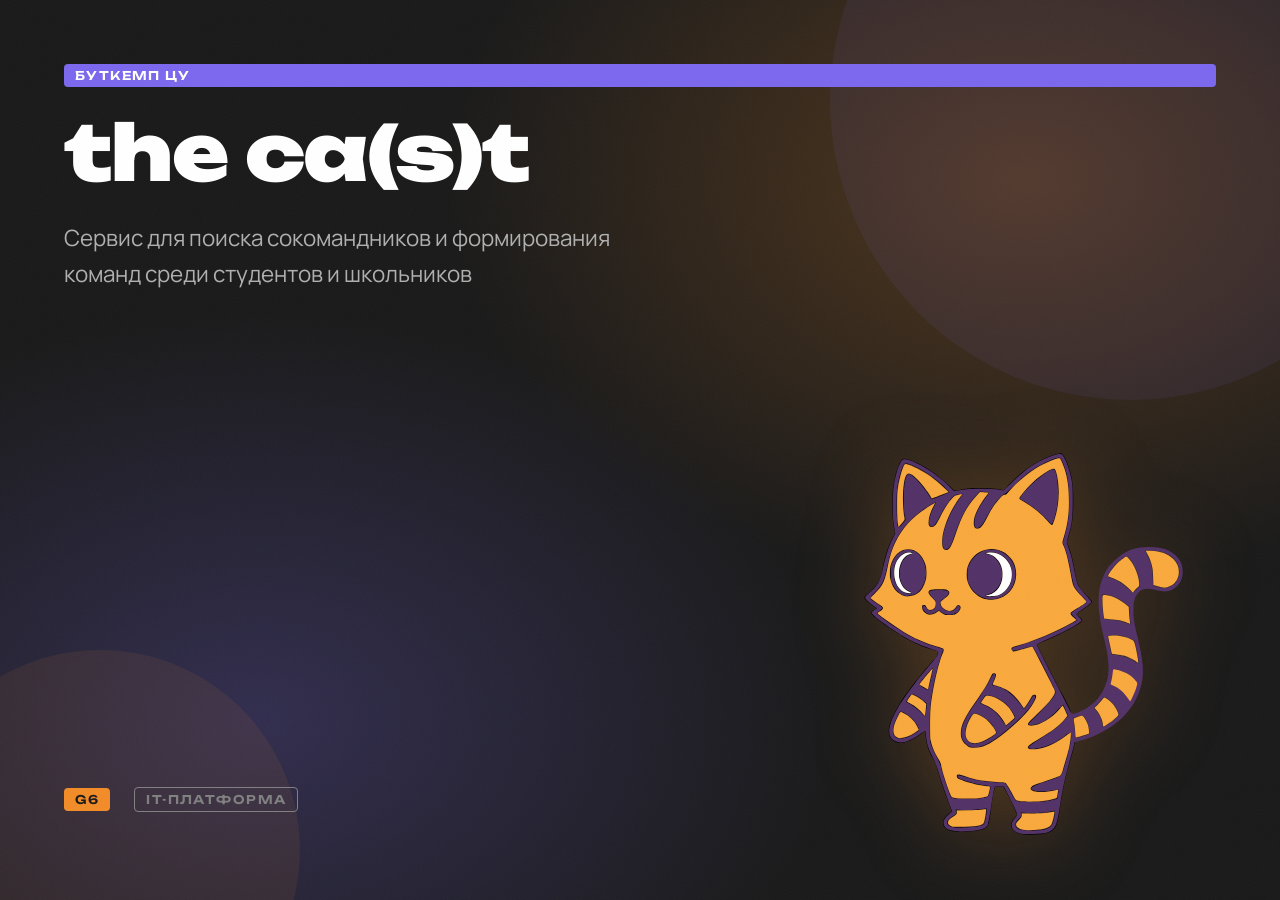
==== index.html @ 1814c84a "вывыфвы" ====
<!DOCTYPE html>
<html lang="ru">
<head>
  <meta charset="UTF-8">
  <meta name="viewport" content="width=device-width, initial-scale=1.0">
  <title>the ca(s)t — G6 | Буткемп ЦУ</title>
  <link rel="stylesheet" href="css/style.css">
  <link rel="stylesheet" href="css/print.css">
</head>
<body>

  <!-- Slide Counter -->
  <div class="slide-counter">
    <span class="current" id="currSlide">01</span>
    <span class="separator">/</span>
    <span class="total" id="totalSlide">16</span>
  </div>

  <!-- Noise texture overlay -->
  <div class="noise-overlay"></div>

  <!-- ======================== SLIDES ======================== -->
  <div class="presentation">

    <!-- ======== SLIDE 1 — Title ======== -->
    <section class="slide slide--gradient-mixed active">
      <div class="deco-circle deco-circle--purple" style="width:600px;height:600px;top:-200px;right:-150px;"></div>
      <div class="deco-circle deco-circle--orange" style="width:400px;height:400px;bottom:-150px;left:-100px;"></div>

      <img src="img/лого_даун_2.svg" alt="Маскот" class="mascot mascot--hero animate-scale">

      <span class="tag tag--purple animate-in">Буткемп ЦУ</span>
      <h1 class="animate-in">the ca(s)t</h1>
      <p class="animate-in text-large" style="max-width:40ch;">Сервис для поиска сокомандников и формирования команд среди студентов и школьников</p>

      <div style="margin-top:auto; display:flex; align-items:center; gap:1.5rem;" class="animate-in">
        <span class="tag tag--orange">G6</span>
        <span class="tag tag--outline">IT-ПЛАТФОРМА</span>
      </div>
    </section>

    <!-- ======== SLIDE 2 — Проблематика ======== -->
    <section class="slide slide--gradient-purple">
      <div class="accent-line accent-line--purple animate-in"></div>
      <h2 class="animate-in">Студенты хотят участвовать,<br>но <span class="text-orange">не могут найти</span> команду</h2>

      <div class="grid-3" style="margin-top:2rem;">
        <div class="card card--orange animate-in">
          <h3 style="font-size:2.5rem; color:var(--orange);">78%</h3>
          <p>студентов хотят участвовать в хакатонах и олимпиадах</p>
        </div>
        <div class="card card--purple animate-in">
          <h3 style="font-size:2.5rem; color:var(--purple);">62%</h3>
          <p>не могут найти подходящих сокомандников с нужными навыками</p>
        </div>
        <div class="card animate-in">
          <h3 class="text-muted" style="font-size:1.2rem;">Вывод</h3>
          <p>Поиск команды отнимает время, нервы и возможности. Нет единого инструмента для мэтчинга по навыкам и интересам</p>
        </div>
      </div>
    </section>

    <!-- ======== SLIDE 3 — Целевая аудитория ======== -->
    <section class="slide slide--gradient-orange">
      <div class="accent-line accent-line--orange animate-in"></div>
      <h2 class="animate-in">Целевая<br>аудитория</h2>
      <p class="animate-in text-small text-muted">Студенты и школьники в IT-сфере</p>

      <div class="grid-2" style="margin-top:2rem;">
        <div>
          <ul class="animate-in">
            <li>Школьники (олимпиадники, будущие абитуриенты)</li>
            <li>Студенты (бакалавриат, все курсы)</li>
            <li>Магистранты</li>
          </ul>
        </div>
        <div>
          <ul class="list-purple animate-in">
            <li>Backend, Frontend, Mobile, ML, Дизайн</li>
            <li>Продукт-менеджеры, аналитики</li>
            <li>Любые IT-направления</li>
          </ul>
        </div>
      </div>

      <div style="margin-top:auto;">
        <span class="tag tag--orange animate-in">IT-ПЛАТФОРМА</span>
      </div>
    </section>

    <!-- ======== SLIDE 4 — Problems & Opportunities ======== -->
    <section class="slide slide--dark">
      <div class="grid-2" style="height:100%;">
        <!-- Problems -->
        <div class="animate-in">
          <span class="tag tag--orange">Problems</span>
          <h3 style="margin-top:1rem;">Барьеры</h3>
          <ul style="margin-top:1rem;">
            <li>Поиск сокомандников отнимает <span class="text-orange">время и нервы</span> — нет единой площадки</li>
            <li>Непонимание навыков и опыта потенциальных тиммейтов до начала работы</li>
            <li>Разрозненность информации: чаты, форумы, сарафанное радио — <span class="text-muted text-small">неэффективно</span></li>
          </ul>
        </div>
        <!-- Opportunities -->
        <div class="animate-in" style="padding-left:2rem; border-left:1px solid var(--bg-elevated);">
          <span class="tag tag--purple">Opportunities</span>
          <h3 style="margin-top:1rem;">Возможности</h3>
          <ul class="list-purple" style="margin-top:1rem;">
            <li>Умный мэтчинг по направлению, навыкам и статусу</li>
            <li>Профили с олимпиадным опытом и достижениями</li>
            <li>Интеграция с сообществом ЦУ для тестирования и развития</li>
          </ul>
        </div>
      </div>
    </section>

    <!-- ======== SLIDE 5 — Продукт: the ca(s)t ======== -->
    <section class="slide slide--gradient-mixed text-center">
      <div class="deco-circle deco-circle--purple" style="width:500px;height:500px;top:-100px;left:-200px;"></div>

      <div class="accent-line accent-line--mixed animate-in" style="margin-inline:auto;"></div>
      <h2 class="animate-in">the ca(s)t</h2>

      <div class="card animate-in" style="max-width:650px; margin:2rem auto 0; text-align:left;">
        <p style="color:var(--text-primary); font-size:clamp(1rem, 1.6vw, 1.25rem); line-height:1.7;">
          Телеграм-бот и сервис для <span class="text-orange">поиска сокомандников</span>,
          формирования команд и объединения пользователей по образовательному
          и профессиональному треку с учётом <span class="text-purple">направления, навыков и статуса</span>.
          В перспективе — поиск мероприятий и стажировок.
        </p>
      </div>
    </section>

    <!-- ======== SLIDE 6 — Функционал ======== -->
    <section class="slide slide--dark">
      <div class="accent-line accent-line--orange animate-in"></div>
      <h2 class="animate-in">Ключевой функционал</h2>

      <div class="grid-2" style="margin-top:2rem; align-items:start;">
        <div class="animate-in">
          <h3>Регистрация и профиль</h3>
          <div style="display:flex; flex-direction:column; gap:0.8rem; margin-top:1.5rem;">
            <div class="card" style="padding:0.8rem 1.2rem; border-left:3px solid var(--orange);">
              <span style="font-weight:600; color:var(--orange);">Направление</span> — <span class="text-muted">иерархическое дерево: IT, Спорт, Искусство...</span>
            </div>
            <div class="card" style="padding:0.8rem 1.2rem; border-left:3px solid var(--purple);">
              <span style="font-weight:600; color:var(--purple);">Статус</span> — <span class="text-muted">Школьник / Студент / Магистрант / Не учусь</span>
            </div>
            <div class="card" style="padding:0.8rem 1.2rem; border-left:3px solid var(--text-muted);">
              <span style="font-weight:600;">Олимпиады</span> — <span class="text-muted">Достижения, ссылки, дипломы</span>
            </div>
          </div>
        </div>

        <div class="animate-in" style="padding-left:2rem;">
          <h3>Поиск и мэтчинг</h3>
          <div style="display:flex; flex-direction:column; gap:0.8rem; margin-top:1.5rem;">
            <div class="card" style="padding:0.8rem 1.2rem; border-left:3px solid var(--orange);">
              <span style="font-weight:600; color:var(--orange);">Фильтры</span> — <span class="text-muted">По направлению, специальности, статусу</span>
            </div>
            <div class="card" style="padding:0.8rem 1.2rem; border-left:3px solid var(--purple);">
              <span style="font-weight:600; color:var(--purple);">Режим профиля</span> — <span class="text-muted">Ищу команду / Ищу людей</span>
            </div>
            <div class="card" style="padding:0.8rem 1.2rem; border-left:3px solid var(--text-muted);">
              <span style="font-weight:600;">Апдейт</span> — <span class="text-muted">Редактирование всех полей профиля</span>
            </div>
          </div>
        </div>
      </div>
    </section>

    <!-- ======== SLIDE 7 — CJM до ======== -->
    <section class="slide slide--dark" style="padding:1.5rem 2rem;">
      <h2 class="animate-in" style="font-size:clamp(1.2rem, 2.2vw, 1.8rem); margin-bottom:0.8rem;">CJM студента <span class="text-muted">до</span> the ca(s)t</h2>

      <div class="cjm-grid animate-in">
        <!-- Row 1: Этапы -->
        <div class="cjm-grid__label-wrap cjm-grid__label-wrap--top"><div class="cjm-grid__label">Этапы</div></div>
        <div class="cjm-grid__cell cjm-grid__cell--top">Поиск площадки</div>
        <div class="cjm-grid__cell cjm-grid__cell--top">Попытка заявить о себе</div>
        <div class="cjm-grid__cell cjm-grid__cell--top">Ожидание и фильтрация</div>
        <div class="cjm-grid__cell cjm-grid__cell--top">Проверка и «притирка»</div>
        <div class="cjm-grid__cell cjm-grid__cell--top">Результат (Ивент)</div>

        <!-- Row 2: Действия -->
        <div class="cjm-grid__label-wrap"><div class="cjm-grid__label">Действия</div></div>
        <div class="cjm-grid__cell">Вступает в 10+ чатов в Telegram</div>
        <div class="cjm-grid__cell">Пишет «ищу команду», повторяет раз в 3 часа</div>
        <div class="cjm-grid__cell">Скроллит сотни сообщений, отвечает в ЛС</div>
        <div class="cjm-grid__cell">Выясняет опыт через ЛС, договаривается о созвоне</div>
        <div class="cjm-grid__cell">Команда собрана в спешке за ночь до дедлайна</div>

        <!-- Row 3: Точки контакта -->
        <div class="cjm-grid__label-wrap"><div class="cjm-grid__label">Точки контакта</div></div>
        <div class="cjm-grid__cell">Telegram, VK, Discord</div>
        <div class="cjm-grid__cell">Клавиатура смартфона, чат-листы</div>
        <div class="cjm-grid__cell">Личные сообщения, уведомления</div>
        <div class="cjm-grid__cell">Созвоны, Telegram-профили</div>
        <div class="cjm-grid__cell">Google Таблица регистрации</div>

        <!-- Row 4: Боли -->
        <div class="cjm-grid__label-wrap"><div class="cjm-grid__label cjm-grid__label--orange">Боли</div></div>
        <div class="cjm-grid__cell">Инфошум: сообщения улетают за секунды</div>
        <div class="cjm-grid__cell">Невидимость: теряется среди 50 таких же</div>
        <div class="cjm-grid__cell">Кот в мешке: люди без портфолио и мотивации</div>
        <div class="cjm-grid__cell">Допрос в ЛС: часы на одинаковые вопросы</div>
        <div class="cjm-grid__cell">Распад: участник сливается, замены нет</div>

        <!-- Row 5: Эмоции -->
        <div class="cjm-grid__label-wrap cjm-grid__label-wrap--no-bottom"><div class="cjm-grid__label">Эмоции</div></div>
        <div class="cjm-grid__cell cjm-grid__cell--no-bottom">Растерянность</div>
        <div class="cjm-grid__cell cjm-grid__cell--no-bottom">Усталость</div>
        <div class="cjm-grid__cell cjm-grid__cell--no-bottom">Скепсис</div>
        <div class="cjm-grid__cell cjm-grid__cell--no-bottom">Разочарование</div>
        <div class="cjm-grid__cell cjm-grid__cell--no-bottom">Неудовлетворённость</div>
      </div>
    </section>

    <!-- ======== SLIDE 8 — CJM после ======== -->
    <section class="slide slide--dark" style="padding:1.5rem 2rem;">
      <h2 class="animate-in" style="font-size:clamp(1.2rem, 2.2vw, 1.8rem); margin-bottom:0.8rem;">CJM студента <span class="text-orange">после</span> the ca(s)t</h2>

      <div class="cjm-grid animate-in">
        <!-- Row 1: Этапы -->
        <div class="cjm-grid__label-wrap cjm-grid__label-wrap--top"><div class="cjm-grid__label">Этапы</div></div>
        <div class="cjm-grid__cell cjm-grid__cell--top">Осознание</div>
        <div class="cjm-grid__cell cjm-grid__cell--top">Поиск решения</div>
        <div class="cjm-grid__cell cjm-grid__cell--top">Регистрация и подбор</div>
        <div class="cjm-grid__cell cjm-grid__cell--top">Мэтч и общение</div>
        <div class="cjm-grid__cell cjm-grid__cell--top">Командная работа</div>

        <!-- Row 2: Действия -->
        <div class="cjm-grid__label-wrap"><div class="cjm-grid__label">Действия</div></div>
        <div class="cjm-grid__cell">Видит анонс хакатона, друзья заняты</div>
        <div class="cjm-grid__cell">Видит the ca(s)t, переходит</div>
        <div class="cjm-grid__cell">Заполняет профиль, теги навыков + мотивация</div>
        <div class="cjm-grid__cell">Листает карточки, получает мэтч</div>
        <div class="cjm-grid__cell">Создают чат, распределяют задачи</div>

        <!-- Row 3: Точки контакта -->
        <div class="cjm-grid__label-wrap"><div class="cjm-grid__label">Точки контакта</div></div>
        <div class="cjm-grid__cell">Соцсети, вузовские рассылки</div>
        <div class="cjm-grid__cell">Лендинг: «Собери команду за 5 минут»</div>
        <div class="cjm-grid__cell">the ca(s)t (Web/Bot)</div>
        <div class="cjm-grid__cell">the ca(s)t (чат/мэтчи), Telegram</div>
        <div class="cjm-grid__cell">Notion, Figma, Discord, Zoom</div>

        <!-- Row 4: Боли -->
        <div class="cjm-grid__label-wrap"><div class="cjm-grid__label cjm-grid__label--orange">Боли</div></div>
        <div class="cjm-grid__cell">Страх пропустить крутой ивент</div>
        <div class="cjm-grid__cell">--</div>
        <div class="cjm-grid__cell">Лень заполнять длинную анкету</div>
        <div class="cjm-grid__cell">Неловкость первого сообщения</div>
        <div class="cjm-grid__cell">Возможны конфликты по темпу</div>

        <!-- Row 5: Эмоции -->
        <div class="cjm-grid__label-wrap"><div class="cjm-grid__label">Эмоции</div></div>
        <div class="cjm-grid__cell">Тревога / Интерес</div>
        <div class="cjm-grid__cell">Надежда</div>
        <div class="cjm-grid__cell">Любопытство</div>
        <div class="cjm-grid__cell">Радость / Азарт</div>
        <div class="cjm-grid__cell">Уверенность / Драйв</div>

        <!-- Row 6: Решение -->
        <div class="cjm-grid__label-wrap cjm-grid__label-wrap--no-bottom"><div class="cjm-grid__label" style="background:var(--orange); color:var(--bg-primary);">Решение</div></div>
        <div class="cjm-grid__cell cjm-grid__cell--no-bottom">Интеграция с анонсами ивентов</div>
        <div class="cjm-grid__cell cjm-grid__cell--no-bottom">Понятный лендинг с CTA</div>
        <div class="cjm-grid__cell cjm-grid__cell--no-bottom">Смарт-анкета (теги + мотивация)</div>
        <div class="cjm-grid__cell cjm-grid__cell--no-bottom">Алгоритм мэтчинга, ice-break шаблоны</div>
        <div class="cjm-grid__cell cjm-grid__cell--no-bottom">Отзывы и карма за участие</div>
      </div>
    </section>

    <!-- ======== SLIDE 9 — Job Stories ======== -->
    <section class="slide slide--gradient-orange">
      <div class="accent-line accent-line--orange animate-in"></div>
      <h2 class="animate-in">Job Stories</h2>
      <p class="animate-in text-muted">Когда я... я хочу... чтобы...</p>

      <div style="margin-top:2rem; display:flex; flex-direction:column; gap:1.2rem;">
        <div class="card card--orange animate-in" style="padding:1.2rem 1.5rem;">
          <p style="color:var(--text-primary); line-height:1.7;">
            <span class="text-orange" style="font-weight:600;">Когда я</span> узнаю о хакатоне и хочу участвовать,
            <span class="text-orange" style="font-weight:600;">я хочу</span> быстро найти сокомандников с нужными навыками,
            <span class="text-orange" style="font-weight:600;">чтобы</span> собрать сильную команду и не тратить дни на поиск.
          </p>
        </div>
        <div class="card card--purple animate-in" style="padding:1.2rem 1.5rem;">
          <p style="color:var(--text-primary); line-height:1.7;">
            <span class="text-purple" style="font-weight:600;">Когда я</span> ищу людей для проекта,
            <span class="text-purple" style="font-weight:600;">я хочу</span> видеть их опыт, направление и олимпиадные достижения,
            <span class="text-purple" style="font-weight:600;">чтобы</span> принять осознанное решение.
          </p>
        </div>
        <div class="card animate-in" style="padding:1.2rem 1.5rem; border-left:3px solid var(--orange-light);">
          <p style="color:var(--text-primary); line-height:1.7;">
            <span style="font-weight:600;">Когда я</span> только начинаю в IT,
            <span style="font-weight:600;">я хочу</span> найти команду, которая примет новичка,
            <span style="font-weight:600;">чтобы</span> получить реальный опыт командной работы.
          </p>
        </div>
      </div>
    </section>

    <!-- ======== SLIDE 10 — Цикл продукта ======== -->
    <section class="slide slide--gradient-purple text-center">
      <div class="accent-line accent-line--purple animate-in" style="margin-inline:auto;"></div>
      <h2 class="animate-in">Продукт — основа работы</h2>

      <div class="animate-in" style="margin-top:3rem; display:flex; justify-content:center; align-items:center; gap:1rem; flex-wrap:wrap;">
        <div class="card" style="padding:1.5rem 2rem; text-align:center; min-width:180px;">
          <h3 style="font-size:1.1rem;">Новые пользователи</h3>
        </div>
        <div style="font-size:2rem; color:var(--orange);">→</div>
        <div class="card card--orange" style="padding:1.5rem 2rem; text-align:center; min-width:180px; position:relative;">
          <div style="font-size:1.8rem; margin-bottom:0.3rem;">👑</div>
          <h3 style="font-size:1.1rem; color:var(--orange);">Довольные клиенты</h3>
        </div>
        <div style="font-size:2rem; color:var(--purple);">→</div>
        <div class="card card--purple" style="padding:1.5rem 2rem; text-align:center; min-width:180px;">
          <h3 style="font-size:1.1rem; color:var(--purple);">Довольная команда</h3>
        </div>
        <div style="font-size:2rem; color:var(--orange);">→</div>
        <div class="card" style="padding:1.5rem 2rem; text-align:center; min-width:180px;">
          <h3 style="font-size:1.1rem;">Новые пользователи</h3>
        </div>
      </div>

      <p class="animate-in text-muted" style="margin-top:2rem; max-width:100%;">Крутой продукт + крутой маркетинг = рост</p>
    </section>

    <!-- ======== SLIDE 11 — Интеграция с ЦУ ======== -->
    <section class="slide slide--dark">
      <div class="accent-line accent-line--mixed animate-in"></div>
      <h2 class="animate-in">Опора на ЦУ</h2>
      <p class="animate-in text-muted">Почему нам нужен Центральный Университет</p>

      <div class="grid-2" style="margin-top:2rem; align-items:start;">
        <div class="animate-in" style="display:flex; flex-direction:column; gap:1.2rem;">
          <div class="card card--orange">
            <h3>Сообщество студентов</h3>
            <p style="margin-top:0.5rem;">Доступ к сообществу ЦУ для тестирования продукта и привлечения первых пользователей</p>
          </div>
          <div class="card card--purple">
            <h3>Экспертиза и менторство</h3>
            <p style="margin-top:0.5rem;">Доступ к экспертизе команды университета для развития продукта</p>
          </div>
        </div>
        <div class="animate-in" style="display:flex; flex-direction:column; gap:1.2rem;">
          <div class="card">
            <h3>Бренд и доверие</h3>
            <p style="margin-top:0.5rem;">Бренд ЦУ повышает доверие пользователей к платформе</p>
          </div>
          <div class="card" style="border-left:3px solid var(--orange-light);">
            <h3>Развитие вне буткемпа</h3>
            <p style="margin-top:0.5rem;">Потенциальная поддержка в развитии продукта совместно с сообществом ЦУ и тестирование в кампусе</p>
          </div>
        </div>
      </div>
    </section>

    <!-- ======== SLIDE 12 — Roadmap 1 ======== -->
    <section class="slide slide--gradient-orange">
      <div class="accent-line accent-line--mixed animate-in"></div>
      <h2 class="animate-in">Roadmap</h2>
      <p class="animate-in text-muted">От MVP к полноценной платформе</p>

      <div class="roadmap animate-in" style="margin-top:2.5rem;">
        <div class="roadmap-line"></div>
        <div class="grid-4">
          <div class="roadmap-item">
            <div class="roadmap-number" style="background:var(--orange);">01</div>
            <h3>Телеграм-бот MVP</h3>
            <p class="text-small text-muted">Регистрация, профиль, выбор направления и статуса</p>
          </div>
          <div class="roadmap-item">
            <div class="roadmap-number" style="background:var(--orange);">02</div>
            <h3>Поиск сокомандников</h3>
            <p class="text-small text-muted">Фильтры по направлению, навыкам, статусу. Режим «Ищу команду / Ищу людей»</p>
          </div>
          <div class="roadmap-item">
            <div class="roadmap-number" style="background:var(--purple);">03</div>
            <h3>Олимпиадный трекер</h3>
            <p class="text-small text-muted">Профили с достижениями, ссылками и дипломами</p>
          </div>
          <div class="roadmap-item">
            <div class="roadmap-number" style="background:var(--purple);">04</div>
            <h3>Веб-версия (API)</h3>
            <p class="text-small text-muted">Полноценный веб-интерфейс с расширенным функционалом поиска</p>
          </div>
        </div>
      </div>
    </section>

    <!-- ======== SLIDE 13 — Roadmap 2 ======== -->
    <section class="slide slide--gradient-purple">
      <div class="accent-line accent-line--purple animate-in"></div>
      <h2 class="animate-in">Roadmap 2</h2>
      <p class="animate-in text-muted">Масштабирование и новые фичи</p>

      <div class="roadmap animate-in" style="margin-top:2.5rem;">
        <div class="roadmap-line"></div>
        <div class="grid-4">
          <div class="roadmap-item">
            <div class="roadmap-number" style="background:var(--orange);">05</div>
            <h3>Поиск мероприятий</h3>
            <p class="text-small text-muted">Агрегация хакатонов, олимпиад и конкурсов с возможностью записи</p>
          </div>
          <div class="roadmap-item">
            <div class="roadmap-number" style="background:var(--orange);">06</div>
            <h3>Поиск стажировок</h3>
            <p class="text-small text-muted">Интеграция с площадками стажировок, фильтрация по направлению</p>
          </div>
          <div class="roadmap-item">
            <div class="roadmap-number" style="background:var(--purple);">07</div>
            <h3>RSS-агрегатор</h3>
            <p class="text-small text-muted">Парсинг нескольких RSS-фидов для IT-студентов — вся информация в одном месте</p>
          </div>
          <div class="roadmap-item">
            <div class="roadmap-number" style="background:var(--purple);">08</div>
            <h3>Масштабирование</h3>
            <p class="text-small text-muted">Расширение на другие университеты, партнёрства и интеграции</p>
          </div>
        </div>
      </div>
    </section>

    <!-- ======== SLIDE 14 — Демо: экраны бота ======== -->
    <section class="slide slide--gradient-mixed text-center">
      <div class="deco-circle deco-circle--purple" style="width:500px;height:500px;bottom:-200px;right:-100px;"></div>
      <div class="accent-line accent-line--mixed animate-in" style="margin-inline:auto;"></div>
      <h2 class="animate-in">Демо</h2>
      <p class="animate-in">Три экрана — весь путь пользователя</p>

      <div class="grid-3 animate-in" style="margin-top:2rem; justify-items:center;">
        <div class="card" style="text-align:center; padding:2rem 1.5rem;">
          <h3>Регистрация</h3>
          <p class="text-small text-muted" style="margin-top:0.5rem;">Имя, направление, статус, олимпиады — создание профиля за 2 минуты</p>
        </div>
        <div class="card" style="text-align:center; padding:2rem 1.5rem;">
          <h3>Поиск</h3>
          <p class="text-small text-muted" style="margin-top:0.5rem;">Фильтры по навыкам, направлению и статусу — находи нужных людей</p>
        </div>
        <div class="card" style="text-align:center; padding:2rem 1.5rem;">
          <h3>Команда</h3>
          <p class="text-small text-muted" style="margin-top:0.5rem;">Переключи режим, найди тиммейтов и формируй команду мечты</p>
        </div>
      </div>
    </section>

    <!-- ======== SLIDE 15 — Маскот и килл-фича ======== -->
    <section class="slide slide--gradient-purple">
      <div class="accent-line accent-line--purple animate-in"></div>
      <h2 class="animate-in">Маскот the ca(s)t</h2>
      <p class="animate-in">Наша килл-фича — живой персонаж платформы</p>

      <div class="grid-2" style="margin-top:2rem;">
        <div class="animate-in" style="display:flex; align-items:center; justify-content:center;">
          <img src="img/лого_даун_2.svg" alt="Маскот the ca(s)t" style="width:clamp(180px, 25vw, 320px); filter:drop-shadow(0 8px 40px var(--purple-glow));">
        </div>
        <div class="animate-in" style="display:flex; flex-direction:column; gap:1.2rem;">
          <div class="card card--purple">
            <h3>Уникальный маскот</h3>
            <p style="margin-top:0.5rem;">Узнаваемый персонаж, который сопровождает пользователя на всех этапах работы с сервисом</p>
          </div>
          <div class="card card--orange">
            <h3>Самостоятельный продукт</h3>
            <p style="margin-top:0.5rem;">Не продукт внутри ЦУ, а самостоятельный сервис с возможной интеграцией в экосистему университета</p>
          </div>
        </div>
      </div>
    </section>

    <!-- ======== SLIDE 16 — Инновации ======== -->
    <section class="slide slide--gradient-orange">
      <div class="accent-line accent-line--orange animate-in"></div>
      <h2 class="animate-in">Инновационность</h2>
      <p class="animate-in">Новаторский подход к решению проблем ЦА</p>

      <div style="margin-top:2rem; display:flex; flex-direction:column; gap:1.2rem;">
        <div class="card card--orange animate-in">
          <h3><span class="text-orange">Умный мэтчинг:</span></h3>
          <p>Алгоритм подбора сокомандников по направлению, навыкам, олимпиадному опыту и статусу — не случайная выборка, а осмысленный подбор</p>
        </div>
        <div class="card card--purple animate-in">
          <h3><span class="text-purple">Иерархическое дерево направлений:</span></h3>
          <p>Гибкая система категоризации: IT → Backend/Frontend/ML/Mobile, Спорт, Искусство + возможность добавить «Другое»</p>
        </div>
        <div class="card animate-in" style="border-left:3px solid var(--orange-light);">
          <h3>Единая точка входа:</h3>
          <p>Телеграм-бот + веб-платформа: поиск команды, мероприятий, стажировок и RSS-лента IT-новостей — всё в одном месте</p>
        </div>
      </div>
    </section>

  </div>
  <!-- ======================== /SLIDES ======================== -->

  <script src="js/main.js"></script>
</body>
</html>
---- css/style.css ----
/* ============================================
   PRESENTATION — Теория цвета и композиция
   Color Theory & Composition
   Центральный Университет
   ============================================ */

/* --- Fonts --- */
@import url('https://fonts.googleapis.com/css2?family=Unbounded:wght@400;600;800;900&family=Manrope:wght@300;400;500;600;700&display=swap');

/* --- CSS Variables --- */
:root {
  /* Core palette */
  --bg-primary: #1A1A1A;
  --bg-secondary: #2D2D2D;
  --bg-elevated: #363636;
  --text-primary: #FFFFFF;
  --text-secondary: #B0B0B0;
  --text-muted: #808080;

  /* Accent colors */
  --orange: #F28C28;
  --orange-light: #FF9F50;
  --orange-dark: #E07020;
  --orange-glow: rgba(242, 140, 40, 0.25);
  --purple: #7B68EE;
  --purple-light: #9370DB;
  --purple-dark: #6A5ACD;
  --purple-glow: rgba(123, 104, 238, 0.25);

  /* Metallic */
  --silver: #C0C0C0;
  --steel: #808080;

  /* Typography */
  --font-display: 'Unbounded', sans-serif;
  --font-body: 'Manrope', sans-serif;

  /* Slide dimensions (16:9) */
  --slide-width: 100vw;
  --slide-height: 100vh;

  /* Spacing */
  --pad: clamp(2rem, 5vw, 5rem);
  --gap: 1.5rem;

  /* Transitions */
  --ease-out-expo: cubic-bezier(0.16, 1, 0.3, 1);
  --transition-slide: 0.6s var(--ease-out-expo);
}

/* --- Reset & Base --- */
*, *::before, *::after {
  margin: 0;
  padding: 0;
  box-sizing: border-box;
}

html {
  font-size: 16px;
  scroll-behavior: smooth;
  -webkit-font-smoothing: antialiased;
  -moz-osx-font-smoothing: grayscale;
}

body {
  font-family: var(--font-body);
  background: var(--bg-primary);
  color: var(--text-primary);
  overflow: hidden;
  cursor: default;
  width: 100vw;
  height: 100vh;
}

::selection {
  background: var(--purple);
  color: var(--text-primary);
}

/* --- Presentation Container --- */
.presentation {
  position: relative;
  width: 100vw;
  height: 100vh;
  overflow: hidden;
}

/* --- Individual Slide --- */
.slide {
  position: absolute;
  inset: 0;
  width: 100%;
  height: 100%;
  display: flex;
  flex-direction: column;
  justify-content: center;
  padding: var(--pad);
  opacity: 0;
  visibility: hidden;
  transform: translateX(60px);
  transition:
    opacity var(--transition-slide),
    transform var(--transition-slide),
    visibility 0s 0.6s;
  z-index: 0;
}

.slide.active {
  opacity: 1;
  visibility: visible;
  transform: translateX(0);
  transition:
    opacity var(--transition-slide),
    transform var(--transition-slide),
    visibility 0s 0s;
  z-index: 1;
}

.slide.prev {
  opacity: 0;
  transform: translateX(-60px);
}

/* --- Slide Backgrounds --- */
.slide--dark {
  background: var(--bg-primary);
}

.slide--gradient-orange {
  background:
    radial-gradient(ellipse at 80% 20%, var(--orange-glow) 0%, transparent 50%),
    var(--bg-primary);
}

.slide--gradient-purple {
  background:
    radial-gradient(ellipse at 20% 80%, var(--purple-glow) 0%, transparent 50%),
    var(--bg-primary);
}

.slide--gradient-mixed {
  background:
    radial-gradient(ellipse at 80% 20%, var(--orange-glow) 0%, transparent 40%),
    radial-gradient(ellipse at 20% 80%, var(--purple-glow) 0%, transparent 40%),
    var(--bg-primary);
}

.slide--split {
  flex-direction: row;
  padding: 0;
}

/* --- Typography --- */
.slide h1 {
  font-family: var(--font-display);
  font-weight: 900;
  font-size: clamp(2.5rem, 6vw, 5rem);
  line-height: 1.1;
  letter-spacing: -0.02em;
  margin-bottom: var(--gap);
}

.slide h2 {
  font-family: var(--font-display);
  font-weight: 800;
  font-size: clamp(1.8rem, 4vw, 3.5rem);
  line-height: 1.15;
  letter-spacing: -0.015em;
  margin-bottom: var(--gap);
}

.slide h3 {
  font-family: var(--font-display);
  font-weight: 600;
  font-size: clamp(1.2rem, 2.5vw, 2rem);
  line-height: 1.25;
  margin-bottom: var(--gap);
}

.slide p {
  font-family: var(--font-body);
  font-weight: 400;
  font-size: clamp(1rem, 1.8vw, 1.4rem);
  line-height: 1.6;
  color: var(--text-secondary);
  max-width: 50ch;
}

.slide p + p {
  margin-top: 1rem;
}

/* --- Text Utilities --- */
.text-orange {
  color: var(--orange);
}

.text-purple {
  color: var(--purple);
}

.text-muted {
  color: var(--text-muted);
}

.text-large {
  font-size: clamp(1.2rem, 2.2vw, 1.8rem);
}

.text-small {
  font-size: clamp(0.8rem, 1.2vw, 1rem);
}

.text-center {
  text-align: center;
  align-items: center;
}

.font-display {
  font-family: var(--font-display);
}

/* --- Accent Elements --- */
.accent-line {
  width: 80px;
  height: 4px;
  border-radius: 2px;
  margin-bottom: var(--gap);
}

.accent-line--orange {
  background: linear-gradient(90deg, var(--orange), var(--orange-light));
}

.accent-line--purple {
  background: linear-gradient(90deg, var(--purple), var(--purple-light));
}

.accent-line--mixed {
  background: linear-gradient(90deg, var(--orange), var(--purple));
  width: 120px;
}

/* --- Tag / Badge --- */
.tag {
  display: inline-block;
  font-family: var(--font-display);
  font-size: 0.75rem;
  font-weight: 600;
  text-transform: uppercase;
  letter-spacing: 0.12em;
  padding: 0.35em 0.9em;
  border-radius: 4px;
  margin-bottom: var(--gap);
}

.tag--orange {
  background: var(--orange);
  color: var(--bg-primary);
}

.tag--purple {
  background: var(--purple);
  color: var(--text-primary);
}

.tag--outline {
  background: transparent;
  border: 1.5px solid var(--text-muted);
  color: var(--text-muted);
}

/* --- Lists --- */
.slide ul, .slide ol {
  list-style: none;
  display: flex;
  flex-direction: column;
  gap: 0.8rem;
  margin-top: 0.5rem;
}

.slide ul li,
.slide ol li {
  font-family: var(--font-body);
  font-size: clamp(1rem, 1.6vw, 1.3rem);
  line-height: 1.5;
  color: var(--text-secondary);
  padding-left: 1.8rem;
  position: relative;
}

.slide ul li::before {
  content: '';
  position: absolute;
  left: 0;
  top: 0.55em;
  width: 8px;
  height: 8px;
  border-radius: 2px;
  background: var(--orange);
  transform: rotate(45deg);
}

.slide ul.list-purple li::before {
  background: var(--purple);
}

.slide ol {
  counter-reset: slide-counter;
}

.slide ol li {
  counter-increment: slide-counter;
}

.slide ol li::before {
  content: counter(slide-counter, decimal-leading-zero);
  position: absolute;
  left: 0;
  font-family: var(--font-display);
  font-weight: 700;
  font-size: 0.85em;
  color: var(--orange);
}

/* --- Grid Layouts --- */
.grid-2 {
  display: grid;
  grid-template-columns: 1fr 1fr;
  gap: calc(var(--gap) * 2);
  align-items: start;
  width: 100%;
}

.grid-3 {
  display: grid;
  grid-template-columns: repeat(3, 1fr);
  gap: calc(var(--gap) * 1.5);
  width: 100%;
}

/* --- Cards --- */
.card {
  background: var(--bg-secondary);
  border-radius: 12px;
  padding: calc(var(--gap) * 1.2);
  border: 1px solid var(--bg-elevated);
  transition: border-color 0.3s ease, transform 0.3s ease;
}

.card:hover {
  border-color: var(--purple-dark);
  transform: translateY(-2px);
}

.card h3 {
  font-size: clamp(1rem, 1.8vw, 1.4rem);
  margin-bottom: 0.5rem;
}

.card p {
  font-size: clamp(0.85rem, 1.3vw, 1.1rem);
  color: var(--text-muted);
}

.card--orange {
  border-left: 3px solid var(--orange);
}

.card--purple {
  border-left: 3px solid var(--purple);
}

/* --- Figures & Images --- */
.slide-image {
  max-width: 100%;
  max-height: 60vh;
  object-fit: contain;
  border-radius: 8px;
}

.figure {
  display: flex;
  flex-direction: column;
  gap: 0.5rem;
}

.figure figcaption {
  font-size: 0.85rem;
  color: var(--text-muted);
  font-style: italic;
}

/* --- Split Layout --- */
.split-left,
.split-right {
  flex: 1;
  display: flex;
  flex-direction: column;
  justify-content: center;
  padding: var(--pad);
}

.split-right {
  background: var(--bg-secondary);
  align-items: center;
}

/* --- Blockquote --- */
.slide blockquote {
  font-family: var(--font-display);
  font-size: clamp(1rem, 2vw, 1.5rem);
  font-weight: 600;
  line-height: 1.35;
  padding-left: 1.5rem;
  border-left: 4px solid var(--orange);
  color: var(--text-primary);
  max-width: 28ch;
}

.slide blockquote footer {
  font-family: var(--font-body);
  font-size: 0.9rem;
  font-weight: 400;
  color: var(--text-muted);
  margin-top: 1rem;
}

/* --- Code Block --- */
.code-block {
  background: #0D0D0D;
  border: 1px solid var(--bg-elevated);
  border-radius: 8px;
  padding: 1.5rem;
  font-family: 'JetBrains Mono', 'Fira Code', monospace;
  font-size: 0.95rem;
  line-height: 1.7;
  overflow-x: auto;
  color: var(--text-secondary);
}

.code-block .kw { color: var(--purple-light); }
.code-block .fn { color: var(--orange); }
.code-block .str { color: #98C379; }
.code-block .cm { color: var(--text-muted); font-style: italic; }
.code-block .num { color: var(--orange-light); }

/* --- Decorative Elements --- */
.deco-circle {
  position: absolute;
  border-radius: 50%;
  pointer-events: none;
  opacity: 0.08;
}

.deco-circle--orange {
  background: var(--orange);
}

.deco-circle--purple {
  background: var(--purple);
}

.noise-overlay {
  position: fixed;
  inset: 0;
  pointer-events: none;
  z-index: 9998;
  opacity: 0.03;
  background-image: url("data:image/svg+xml,%3Csvg viewBox='0 0 256 256' xmlns='http://www.w3.org/2000/svg'%3E%3Cfilter id='n'%3E%3CfeTurbulence type='fractalNoise' baseFrequency='0.9' numOctaves='4' stitchTiles='stitch'/%3E%3C/filter%3E%3Crect width='100%25' height='100%25' filter='url(%23n)'/%3E%3C/svg%3E");
  background-size: 256px;
}

/* --- Progress Bar --- */
.progress-bar {
  position: fixed;
  top: 0;
  left: 0;
  height: 3px;
  background: linear-gradient(90deg, var(--orange), var(--purple));
  z-index: 100;
  transition: width 0.4s var(--ease-out-expo);
  border-radius: 0 2px 2px 0;
}

/* --- Slide Counter --- */
.slide-counter {
  position: fixed;
  bottom: 1.5rem;
  right: 2rem;
  font-family: var(--font-display);
  font-size: 0.8rem;
  font-weight: 600;
  color: var(--text-muted);
  z-index: 100;
  letter-spacing: 0.05em;
  user-select: none;
}

.slide-counter .current {
  color: var(--orange);
  font-size: 1rem;
}

.slide-counter .separator {
  margin: 0 0.25em;
  color: var(--bg-elevated);
}

/* --- Navigation Hints --- */
.nav-hint {
  position: fixed;
  bottom: 1.5rem;
  left: 2rem;
  display: flex;
  gap: 0.5rem;
  z-index: 100;
  opacity: 0.4;
  transition: opacity 0.3s ease;
}

.nav-hint:hover {
  opacity: 0.8;
}

.nav-hint kbd {
  display: inline-flex;
  align-items: center;
  justify-content: center;
  width: 28px;
  height: 28px;
  border-radius: 4px;
  border: 1px solid var(--bg-elevated);
  background: var(--bg-secondary);
  font-family: var(--font-body);
  font-size: 0.7rem;
  color: var(--text-muted);
}

/* --- Animations --- */
@keyframes fadeInUp {
  from {
    opacity: 0;
    transform: translateY(30px);
  }
  to {
    opacity: 1;
    transform: translateY(0);
  }
}

@keyframes fadeIn {
  from { opacity: 0; }
  to { opacity: 1; }
}

@keyframes scaleIn {
  from {
    opacity: 0;
    transform: scale(0.9);
  }
  to {
    opacity: 1;
    transform: scale(1);
  }
}

.slide.active .animate-in {
  animation: fadeInUp 0.7s var(--ease-out-expo) both;
}

.slide.active .animate-in:nth-child(1) { animation-delay: 0.1s; }
.slide.active .animate-in:nth-child(2) { animation-delay: 0.2s; }
.slide.active .animate-in:nth-child(3) { animation-delay: 0.3s; }
.slide.active .animate-in:nth-child(4) { animation-delay: 0.4s; }
.slide.active .animate-in:nth-child(5) { animation-delay: 0.5s; }
.slide.active .animate-in:nth-child(6) { animation-delay: 0.6s; }

.slide.active .animate-scale {
  animation: scaleIn 0.6s var(--ease-out-expo) 0.2s both;
}

/* --- Mascot --- */
.mascot {
  width: clamp(80px, 12vw, 160px);
  height: auto;
  filter: drop-shadow(0 4px 20px var(--orange-glow));
  transition: transform 0.4s var(--ease-out-expo);
}

.mascot:hover {
  transform: rotate(-5deg) scale(1.05);
}

.mascot--hero {
  position: absolute;
  right: var(--pad);
  bottom: var(--pad);
  width: clamp(220px, 30vw, 420px);
  filter: drop-shadow(0 8px 40px var(--orange-glow));
  z-index: 2;
}

/* --- CJM Grid --- */
.cjm-grid {
  display: grid;
  grid-template-columns: auto repeat(5, 1fr);
  grid-template-rows: repeat(auto-fill, 1fr);
  width: 100%;
  height: 100%;
  flex: 1;
  gap: 0;
}

.cjm-grid__label {
  display: flex;
  align-items: center;
  justify-content: center;
  background: var(--purple);
  color: var(--text-primary);
  font-family: var(--font-display);
  font-weight: 700;
  font-size: clamp(0.85rem, 1.3vw, 1.2rem);
  padding: 0.8rem 1.4rem;
  border-radius: 10px;
  white-space: nowrap;
  margin: 0.4rem 0.6rem 0.4rem 0;
  text-align: center;
  min-width: 160px;
}

.cjm-grid__label--orange {
  background: var(--orange);
  color: var(--bg-primary);
}

.cjm-grid__cell {
  padding: 0.6rem 0.9rem;
  font-family: var(--font-body);
  font-size: clamp(0.8rem, 1.25vw, 1.1rem);
  line-height: 1.45;
  color: var(--text-secondary);
  border-left: 2px dashed var(--purple);
  border-bottom: 2px dashed var(--purple);
  display: flex;
  align-items: center;
}

.cjm-grid__cell--top {
  border-top: 2px dashed var(--purple);
}

.cjm-grid__cell--no-bottom {
  border-bottom: none;
}

.cjm-grid__label-wrap {
  border-bottom: 2px dashed var(--purple);
  display: flex;
  align-items: center;
}

.cjm-grid__label-wrap--top {
  border-top: 2px dashed var(--purple);
}

.cjm-grid__label-wrap--no-bottom {
  border-bottom: none;
}

/* --- Roadmap --- */
.roadmap {
  position: relative;
}

.roadmap-line {
  position: absolute;
  top: 22px;
  left: 0;
  right: 0;
  height: 2px;
  background: linear-gradient(90deg, var(--orange), var(--purple));
  opacity: 0.3;
  z-index: 0;
}

.grid-4 {
  display: grid;
  grid-template-columns: repeat(4, 1fr);
  gap: var(--gap);
  position: relative;
  z-index: 1;
}

.roadmap-item {
  display: flex;
  flex-direction: column;
  gap: 0.6rem;
}

.roadmap-item h3 {
  font-size: clamp(0.85rem, 1.4vw, 1.1rem);
  line-height: 1.3;
}

.roadmap-item p {
  font-size: clamp(0.7rem, 1vw, 0.85rem);
}

.roadmap-number {
  width: 44px;
  height: 44px;
  border-radius: 50%;
  display: flex;
  align-items: center;
  justify-content: center;
  font-family: var(--font-display);
  font-weight: 800;
  font-size: 0.85rem;
  color: var(--bg-primary);
  flex-shrink: 0;
}

/* --- Scrollbar (for content overflow) --- */
::-webkit-scrollbar {
  width: 6px;
}
::-webkit-scrollbar-track {
  background: var(--bg-primary);
}
::-webkit-scrollbar-thumb {
  background: var(--bg-elevated);
  border-radius: 3px;
}
::-webkit-scrollbar-thumb:hover {
  background: var(--steel);
}
---- css/print.css ----
/* ============================================
   PRINT STYLES — PDF Export
   Ctrl+P → Save as PDF
   Настроено для формата A4 Landscape (16:9)
   ============================================ */

@media print {
  /* --- Page Setup --- */
  @page {
    size: 297mm 210mm; /* A4 Landscape */
    margin: 0;
  }

  /* --- Reset for Print --- */
  * {
    -webkit-print-color-adjust: exact !important;
    print-color-adjust: exact !important;
    color-adjust: exact !important;
  }

  html, body {
    width: 297mm;
    height: auto;
    overflow: visible;
    background: var(--bg-primary) !important;
  }

  body {
    font-size: 12pt;
  }

  /* --- All Slides Visible --- */
  .presentation {
    position: static;
    width: auto;
    height: auto;
    overflow: visible;
  }

  .slide {
    position: relative !important;
    opacity: 1 !important;
    visibility: visible !important;
    transform: none !important;
    transition: none !important;
    width: 297mm;
    height: 210mm;
    page-break-after: always;
    page-break-inside: avoid;
    break-after: page;
    break-inside: avoid;
    overflow: hidden;
    display: flex;
    flex-direction: column;
    justify-content: center;
    padding: 15mm 20mm;
  }

  .slide:last-child {
    page-break-after: auto;
  }

  /* --- Remove prev class transform --- */
  .slide.prev {
    transform: none !important;
    opacity: 1 !important;
  }

  /* --- Hide interactive elements --- */
  .progress-bar,
  .slide-counter,
  .nav-hint,
  .noise-overlay {
    display: none !important;
  }

  /* --- Typography adjustments --- */
  .slide h1 {
    font-size: 32pt;
  }

  .slide h2 {
    font-size: 24pt;
  }

  .slide h3 {
    font-size: 16pt;
  }

  .slide p {
    font-size: 12pt;
  }

  .slide ul li,
  .slide ol li {
    font-size: 11pt;
  }

  /* --- Backgrounds print correctly --- */
  .slide--dark {
    background: var(--bg-primary) !important;
  }

  .slide--gradient-orange,
  .slide--gradient-purple,
  .slide--gradient-mixed {
    background: var(--bg-primary) !important;
  }

  /* --- Cards --- */
  .card {
    break-inside: avoid;
    background: var(--bg-secondary) !important;
    border: 1px solid var(--bg-elevated) !important;
  }

  .card--orange {
    border-left: 3px solid var(--orange) !important;
  }

  .card--purple {
    border-left: 3px solid var(--purple) !important;
  }

  /* --- Split Layout --- */
  .slide--split {
    flex-direction: row;
    padding: 0;
  }

  .split-left,
  .split-right {
    padding: 15mm 20mm;
  }

  .split-right {
    background: var(--bg-secondary) !important;
  }

  /* --- Images --- */
  .slide-image {
    max-height: 140mm;
  }

  .mascot {
    filter: none;
    width: 100px;
  }

  /* --- Disable animations --- */
  .animate-in,
  .animate-scale {
    animation: none !important;
    opacity: 1 !important;
    transform: none !important;
  }

  /* --- Links show URL --- */
  a[href]::after {
    content: " (" attr(href) ")";
    font-size: 0.8em;
    color: var(--text-muted);
  }

  /* --- Accent lines --- */
  .accent-line {
    background: var(--orange) !important;
  }

  .accent-line--purple {
    background: var(--purple) !important;
  }

  .accent-line--mixed {
    background: linear-gradient(90deg, var(--orange), var(--purple)) !important;
  }

  /* --- Decorative circles - hide in print --- */
  .deco-circle {
    display: none;
  }

  /* --- Blockquote border --- */
  .slide blockquote {
    border-left-color: var(--orange) !important;
  }

  /* --- Code blocks --- */
  .code-block {
    background: #0D0D0D !important;
    border: 1px solid var(--bg-elevated) !important;
    font-size: 9pt;
  }

  /* --- Tags --- */
  .tag--orange {
    background: var(--orange) !important;
    color: var(--bg-primary) !important;
  }

  .tag--purple {
    background: var(--purple) !important;
    color: white !important;
  }
}
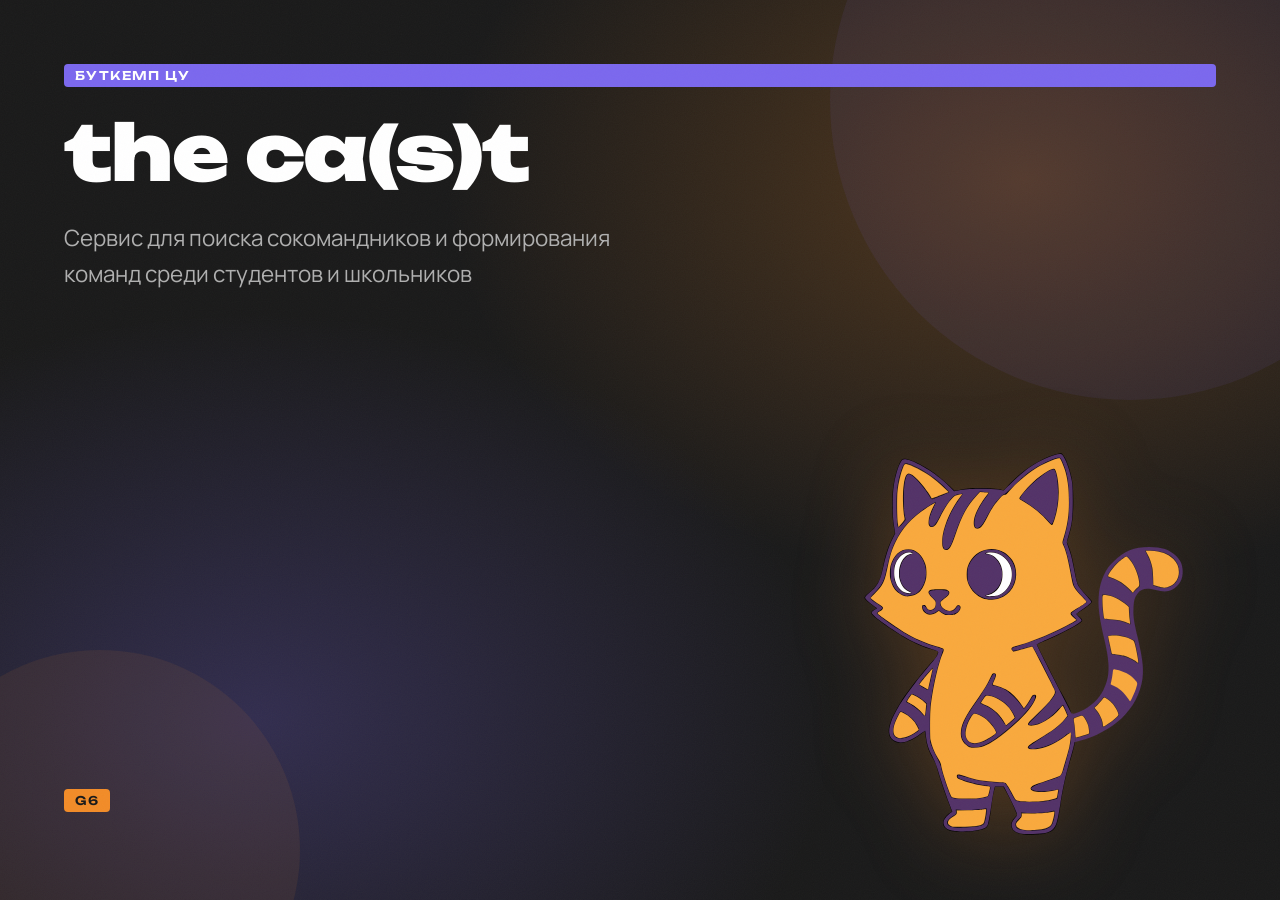
==== commit d65aff1f: "Add presentation slides and navigation functionality - Created index.html with 16 slides detailing t" ====
--- a/index.html
+++ b/index.html
@@ -13,7 +13,7 @@
   <div class="slide-counter">
     <span class="current" id="currSlide">01</span>
     <span class="separator">/</span>
-    <span class="total" id="totalSlide">16</span>
+    <span class="total" id="totalSlide">17</span>
   </div>
 
   <!-- Noise texture overlay -->
@@ -35,7 +35,6 @@
 
       <div style="margin-top:auto; display:flex; align-items:center; gap:1.5rem;" class="animate-in">
         <span class="tag tag--orange">G6</span>
-        <span class="tag tag--outline">IT-ПЛАТФОРМА</span>
       </div>
     </section>
 
@@ -46,16 +45,18 @@
 
       <div class="grid-3" style="margin-top:2rem;">
         <div class="card card--orange animate-in">
-          <h3 style="font-size:2.5rem; color:var(--orange);">78%</h3>
+          <h3 style="font-size:2.5rem; color:var(--orange);">71%</h3>
           <p>студентов хотят участвовать в хакатонах и олимпиадах</p>
+          <p class="text-small text-muted" style="margin-top:0.5rem;">НАФИ, 2024</p>
         </div>
         <div class="card card--purple animate-in">
           <h3 style="font-size:2.5rem; color:var(--purple);">62%</h3>
           <p>не могут найти подходящих сокомандников с нужными навыками</p>
+          <p class="text-small text-muted" style="margin-top:0.5rem;">НАФИ, 2024</p>
         </div>
         <div class="card animate-in">
           <h3 class="text-muted" style="font-size:1.2rem;">Вывод</h3>
-          <p>Поиск команды отнимает время, нервы и возможности. Нет единого инструмента для мэтчинга по навыкам и интересам</p>
+          <p>Поиск команды отнимает время, нервы и возможности. Нет единого инструмента для поиска сокомандников по навыкам и бэкграунду</p>
         </div>
       </div>
     </section>
@@ -64,7 +65,7 @@
     <section class="slide slide--gradient-orange">
       <div class="accent-line accent-line--orange animate-in"></div>
       <h2 class="animate-in">Целевая<br>аудитория</h2>
-      <p class="animate-in text-small text-muted">Студенты и школьники в IT-сфере</p>
+      <p class="animate-in text-small text-muted">Студенты и школьники</p>
 
       <div class="grid-2" style="margin-top:2rem;">
         <div>
@@ -78,13 +79,12 @@
           <ul class="list-purple animate-in">
             <li>Backend, Frontend, Mobile, ML, Дизайн</li>
             <li>Продукт-менеджеры, аналитики</li>
-            <li>Любые IT-направления</li>
+            <li>Любые направления</li>
           </ul>
         </div>
       </div>
 
       <div style="margin-top:auto;">
-        <span class="tag tag--orange animate-in">IT-ПЛАТФОРМА</span>
       </div>
     </section>
 
@@ -169,7 +169,47 @@
       </div>
     </section>
 
-    <!-- ======== SLIDE 7 — CJM до ======== -->
+    <!-- ======== SLIDE 7 — ICE-приоритизация ======== -->
+    <section class="slide slide--ice">
+      <div class="accent-line accent-line--mixed animate-in"></div>
+      <h2 class="animate-in">ICE-приоритизация функций</h2>
+      <p class="animate-in text-muted" style="margin-bottom:1.5rem;">Что строим в первую очередь</p>
+
+      <div class="ice-columns animate-in">
+        <!-- MVP -->
+        <div class="ice-block">
+          <div class="ice-block__header ice-block__header--mvp">MVP</div>
+          <div class="ice-item"><span class="ice-item__name">Регистрация и базовый профиль</span><span class="ice-item__score ice-item__score--mvp">9.3</span></div>
+          <div class="ice-item"><span class="ice-item__name">Редактирование профиля</span><span class="ice-item__score ice-item__score--mvp">9.0</span></div>
+          <div class="ice-item"><span class="ice-item__name">Поиск сокомандников</span><span class="ice-item__score ice-item__score--mvp">8.7</span></div>
+          <div class="ice-item"><span class="ice-item__name">Статус «Ищу команду / Ищу людей»</span><span class="ice-item__score ice-item__score--mvp">8.7</span></div>
+        </div>
+
+        <!-- Вторая очередь -->
+        <div class="ice-block">
+          <div class="ice-block__header ice-block__header--second">Вторая очередь</div>
+          <div class="ice-item"><span class="ice-item__name">Иерархия направлений</span><span class="ice-item__score ice-item__score--second">8.3</span></div>
+          <div class="ice-item"><span class="ice-item__name">Образовательные поля по статусу</span><span class="ice-item__score ice-item__score--second">8.3</span></div>
+          <div class="ice-item"><span class="ice-item__name">Фильтры поиска</span><span class="ice-item__score ice-item__score--second">8.3</span></div>
+          <div class="ice-item"><span class="ice-item__name">Олимпиадные достижения</span><span class="ice-item__score ice-item__score--second">7.3</span></div>
+        </div>
+
+        <!-- Post-MVP -->
+        <div class="ice-block">
+          <div class="ice-block__header ice-block__header--post">Post-MVP</div>
+          <div class="ice-item"><span class="ice-item__name">Поиск мероприятий</span><span class="ice-item__score ice-item__score--post">5.3</span></div>
+          <div class="ice-item"><span class="ice-item__name">Поиск стажировок</span><span class="ice-item__score ice-item__score--post">5.3</span></div>
+        </div>
+      </div>
+
+      <div class="animate-in" style="margin-top:auto; padding:1rem 1.5rem; background:var(--bg-secondary); border-radius:10px; border-left:3px solid var(--purple);">
+        <p style="color:var(--text-primary); font-size:clamp(0.85rem, 1.3vw, 1.05rem); line-height:1.6;">
+          На старте главная ценность продукта — <strong style="color:var(--purple);">matchmaking пользователей</strong>, а не мероприятия и стажировки.
+        </p>
+      </div>
+    </section>
+
+    <!-- ======== SLIDE 8 — CJM до ======== -->
     <section class="slide slide--dark" style="padding:1.5rem 2rem;">
       <h2 class="animate-in" style="font-size:clamp(1.2rem, 2.2vw, 1.8rem); margin-bottom:0.8rem;">CJM студента <span class="text-muted">до</span> the ca(s)t</h2>
 
@@ -294,8 +334,8 @@
         </div>
         <div class="card animate-in" style="padding:1.2rem 1.5rem; border-left:3px solid var(--orange-light);">
           <p style="color:var(--text-primary); line-height:1.7;">
-            <span style="font-weight:600;">Когда я</span> только начинаю в IT,
-            <span style="font-weight:600;">я хочу</span> найти команду, которая примет новичка,
+            <span style="font-weight:600;">Когда я</span> только начинаю свой путь в IT,
+            <span style="font-weight:600;">я хочу</span> найти команду, готовую принять новичка,
             <span style="font-weight:600;">чтобы</span> получить реальный опыт командной работы.
           </p>
         </div>
@@ -452,7 +492,7 @@
     <section class="slide slide--gradient-purple">
       <div class="accent-line accent-line--purple animate-in"></div>
       <h2 class="animate-in">Маскот the ca(s)t</h2>
-      <p class="animate-in">Наша килл-фича — живой персонаж платформы</p>
+      <p class="animate-in">Живой персонаж платформы</p>
 
       <div class="grid-2" style="margin-top:2rem;">
         <div class="animate-in" style="display:flex; align-items:center; justify-content:center;">
--- a/css/style.css
+++ b/css/style.css
@@ -668,6 +668,93 @@
   border-bottom: none;
 }
 
+/* --- ICE Slide --- */
+.slide--ice {
+  background: var(--bg-primary);
+}
+
+.ice-columns {
+  display: grid;
+  grid-template-columns: repeat(3, 1fr);
+  gap: 1.5rem;
+  width: 100%;
+}
+
+.ice-block {
+  display: flex;
+  flex-direction: column;
+  gap: 0;
+  border-radius: 12px;
+  overflow: hidden;
+  background: var(--bg-secondary);
+  border: 1px solid var(--bg-elevated);
+}
+
+.ice-block__header {
+  font-family: var(--font-display);
+  font-weight: 700;
+  font-size: clamp(0.9rem, 1.3vw, 1.15rem);
+  padding: 0.9rem 1.2rem;
+  text-align: center;
+  color: #fff;
+}
+
+.ice-block__header--mvp {
+  background: var(--orange);
+}
+
+.ice-block__header--second {
+  background: var(--purple);
+}
+
+.ice-block__header--post {
+  background: var(--steel);
+}
+
+.ice-item {
+  display: flex;
+  justify-content: space-between;
+  align-items: center;
+  padding: 0.75rem 1.2rem;
+  border-bottom: 1px solid var(--bg-elevated);
+  gap: 0.8rem;
+}
+
+.ice-item:last-child {
+  border-bottom: none;
+}
+
+.ice-item__name {
+  font-family: var(--font-body);
+  font-size: clamp(0.8rem, 1.1vw, 1rem);
+  color: var(--text-secondary);
+  line-height: 1.4;
+}
+
+.ice-item__score {
+  font-family: var(--font-display);
+  font-weight: 700;
+  font-size: clamp(0.9rem, 1.2vw, 1.1rem);
+  flex-shrink: 0;
+  padding: 0.2rem 0.6rem;
+  border-radius: 6px;
+}
+
+.ice-item__score--mvp {
+  background: rgba(242,140,40,0.2);
+  color: var(--orange-light);
+}
+
+.ice-item__score--second {
+  background: rgba(123,104,238,0.2);
+  color: var(--purple-light);
+}
+
+.ice-item__score--post {
+  background: rgba(128,128,128,0.2);
+  color: var(--text-muted);
+}
+
 /* --- Roadmap --- */
 .roadmap {
   position: relative;
